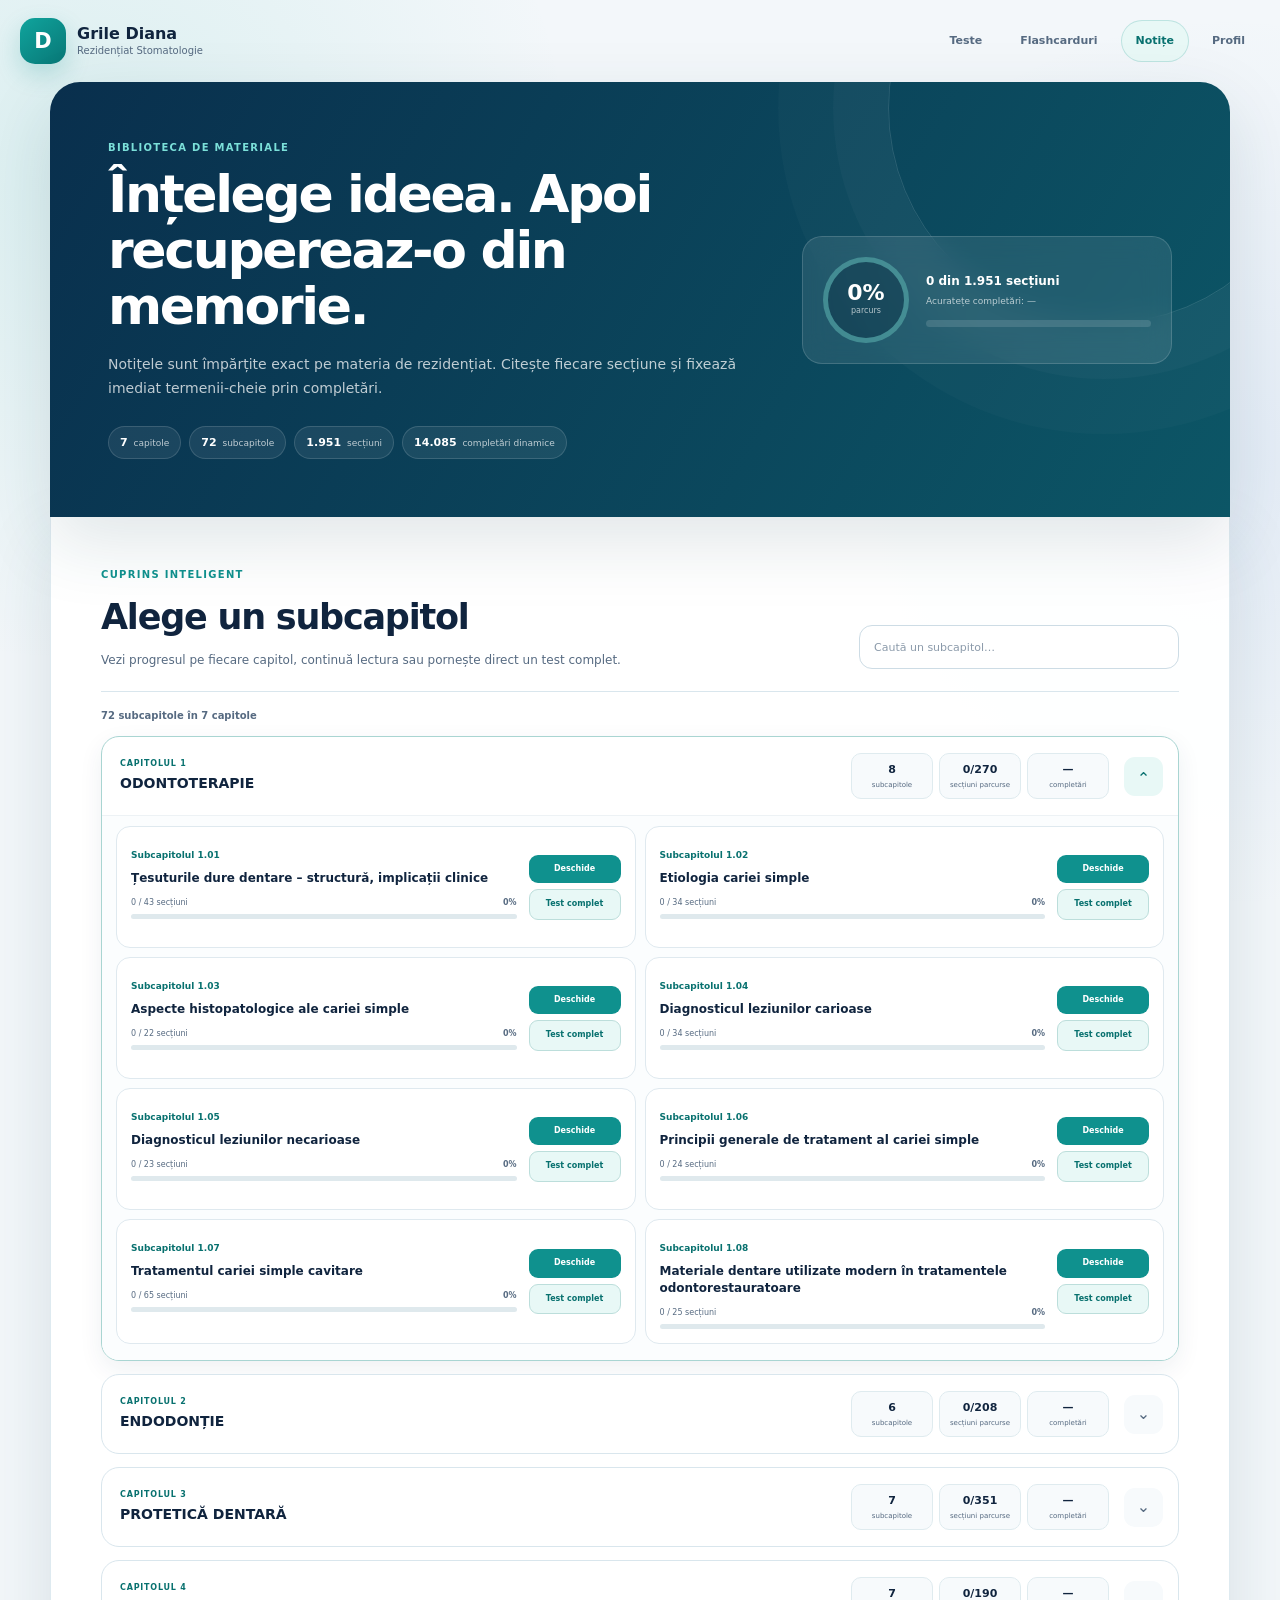
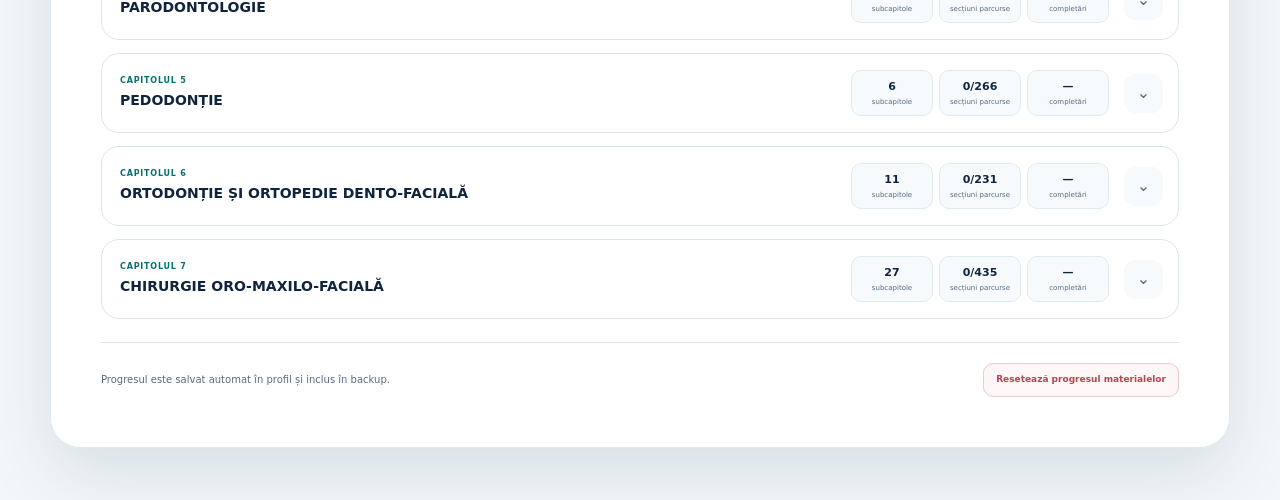
==== materiale.html @ 26b97052 "Polish safe areas and compact mobile navigation Respect iPhone display cutouts and use a two-column " ====
<!DOCTYPE html>
<html lang="ro">
<head>
  <meta charset="UTF-8" />
  <meta name="viewport" content="width=device-width, initial-scale=1.0, viewport-fit=cover" />
  <meta name="theme-color" content="#0b3a57" />
  <title>Materiale de studiu — Grile Diana</title>
  <link rel="icon" type="image/png" href="assets/grile-diana-icon.png" />
  <link rel="stylesheet" href="materiale.css" />
  <link rel="stylesheet" href="site-header.css" />
  <link rel="stylesheet" href="mobile.css" />
</head>
<body>
  <header class="app-header">
    <a class="brand" href="selectare.html" aria-label="Grile Diana — pagina principală">
      <span class="brand-mark" aria-hidden="true">D</span>
      <span class="brand-copy"><strong>Grile Diana</strong><small>Rezidențiat Stomatologie</small></span>
    </a>
    <nav class="header-links" aria-label="Navigare principală">
      <a href="selectare.html">Teste</a>
      <a href="flashcards.html">Flashcarduri</a>
      <a href="materiale.html" aria-current="page">Notițe</a>
      <a href="profil.html">Profil</a>
    </nav>
  </header>

  <main class="page-shell">
    <section class="hero" aria-labelledby="pageTitle">
      <div class="hero-copy">
        <span class="eyebrow">Biblioteca de materiale</span>
        <h1 id="pageTitle">Înțelege ideea. Apoi recupereaz-o din memorie.</h1>
        <p>Notițele sunt împărțite exact pe materia de rezidențiat. Citește fiecare secțiune și fixează imediat termenii-cheie prin completări.</p>
        <div class="hero-stats" aria-label="Conținut disponibil">
          <span><strong id="heroChapterCount">7</strong> capitole</span>
          <span><strong id="heroSubchapterCount">72</strong> subcapitole</span>
          <span><strong id="heroSectionCount">1.951</strong> secțiuni</span>
          <span><strong id="heroClozeCount">14.085</strong> completări dinamice</span>
        </div>
      </div>
      <aside class="hero-progress" aria-label="Progresul materialelor">
        <div class="progress-orb"><strong id="overallCoverage">0%</strong><span>parcurs</span></div>
        <div class="hero-progress-copy">
          <strong id="overallCompleted">0 din 1.951 secțiuni</strong>
          <span id="overallAccuracy">Acuratețe completări: —</span>
          <div class="progress-track" aria-hidden="true"><i id="overallProgressBar"></i></div>
        </div>
      </aside>
    </section>

    <section id="libraryView" class="view-panel" aria-labelledby="libraryTitle">
      <div class="section-heading">
        <div>
          <span class="eyebrow">Cuprins inteligent</span>
          <h2 id="libraryTitle">Alege un subcapitol</h2>
          <p>Vezi progresul pe fiecare capitol, continuă lectura sau pornește direct un test complet.</p>
        </div>
        <label class="search-field">
          <span class="sr-only">Caută în materiale</span>
          <input id="materialSearch" type="search" autocomplete="off" placeholder="Caută un subcapitol…" />
        </label>
      </div>
      <p id="libraryResultCount" class="result-count" aria-live="polite"></p>
      <div id="chapterList" class="chapter-list"></div>
      <div class="library-actions">
        <p>Progresul este salvat automat în profil și inclus în backup.</p>
        <button id="resetNotesProgress" type="button" class="danger-button">Resetează progresul materialelor</button>
      </div>
    </section>

    <section id="readerView" class="view-panel" hidden aria-labelledby="readerTitle">
      <div class="reader-toolbar">
        <button id="backToLibrary" type="button" class="back-button"><span aria-hidden="true">←</span> Toate materialele</button>
        <div class="reader-actions">
          <label class="search-field compact">
            <span class="sr-only">Caută în subcapitol</span>
            <input id="sectionSearch" type="search" autocomplete="off" placeholder="Caută în secțiuni…" />
          </label>
          <button id="startSubchapterTest" type="button" class="primary-button">Test complet pe subcapitol</button>
        </div>
      </div>

      <header class="reader-heading">
        <div>
          <span id="readerChapter" class="eyebrow">Capitol</span>
          <h1 id="readerTitle">Subcapitol</h1>
          <p id="readerSummary"></p>
        </div>
        <div class="reader-progress-card">
          <strong id="readerProgress">0%</strong>
          <span id="readerProgressText">0 secțiuni parcurse</span>
          <div class="progress-track"><i id="readerProgressBar"></i></div>
        </div>
      </header>

      <div class="reader-layout">
        <aside class="section-nav" aria-label="Secțiunile subcapitolului">
          <div class="section-nav-heading"><strong>În această lecție</strong><span id="visibleSectionCount"></span></div>
          <nav id="sectionNavigator"></nav>
        </aside>
        <div id="sectionList" class="section-list"></div>
      </div>
      <div id="sectionEmpty" class="empty-state" hidden>
        <strong>Nicio secțiune nu corespunde căutării.</strong>
        <p>Încearcă un termen mai scurt sau șterge filtrul.</p>
      </div>
    </section>

    <section id="testView" class="view-panel test-view" hidden aria-labelledby="testTitle">
      <div class="test-topbar">
        <button id="exitTest" type="button" class="back-button"><span aria-hidden="true">←</span> Ieși din test</button>
        <div class="test-progress-copy"><strong id="testProgressLabel">1 din 1</strong><span id="testScoreLabel">0 corecte</span></div>
      </div>
      <div class="progress-track test-track"><i id="testProgressBar"></i></div>

      <article class="cloze-card">
        <div class="cloze-meta">
          <span id="testSubchapter">Subcapitol</span>
          <span id="testPages" class="page-pill"></span>
        </div>
        <span class="eyebrow">Completează spațiile</span>
        <h1 id="testTitle">Secțiune</h1>
        <form id="clozeForm" class="cloze-form" novalidate>
          <div id="clozePrompt" class="note-content recall-content"></div>
          <fieldset id="wordBankPanel" class="word-bank-panel">
            <legend>Selectează termenii potriviți</legend>
            <div id="wordBank" class="word-bank"></div>
            <p>Apasă mai întâi pe un spațiu, apoi pe termenul ales. Poți și să scrii direct.</p>
          </fieldset>
          <button id="checkAnswer" type="submit" class="primary-button verify-button" disabled>Verifică toate răspunsurile</button>
          <p id="clozeWarning" class="form-message" role="alert" hidden></p>
        </form>
        <div id="clozeFeedback" class="cloze-feedback" hidden aria-live="polite">
          <strong id="feedbackTitle"></strong>
          <p id="feedbackAnswer"></p>
          <div id="feedbackSentence" class="feedback-sentence feedback-answer-list"></div>
        </div>
        <button id="nextCloze" type="button" class="next-button" hidden>Următoarea secțiune <span aria-hidden="true">→</span></button>
      </article>
      <aside class="test-tip"><strong>Active recall</strong><span>Scrie răspunsul înainte să verifici. Diacriticele și majusculele nu influențează corectarea.</span></aside>
    </section>

    <section id="resultView" class="view-panel result-view" hidden aria-labelledby="resultTitle">
      <span id="resultIcon" class="result-icon" aria-hidden="true">✓</span>
      <span class="eyebrow">Test de completare finalizat</span>
      <h1 id="resultTitle">Rezultatul tău</h1>
      <p id="resultSummary"></p>
      <div class="result-metrics">
        <div><span>Corecte</span><strong id="resultCorrect">0 / 0</strong></div>
        <div><span>Procentaj</span><strong id="resultPercentage">0%</strong></div>
        <div><span>Secțiuni testate</span><strong id="resultSections">0</strong></div>
      </div>
      <div class="result-actions">
        <button id="repeatWrong" type="button" class="primary-button">Repetă completările greșite</button>
        <button id="returnToReader" type="button" class="outline-button">Înapoi la material</button>
        <button id="returnToLibrary" type="button" class="outline-button">Toate subcapitolele</button>
      </div>
    </section>

    <section id="errorView" class="view-panel empty-state" hidden>
      <strong>Materialele nu au putut fi încărcate.</strong>
      <p id="errorMessage"></p>
      <a href="selectare.html">Înapoi la teste</a>
    </section>
  </main>

  <div id="toast" class="toast" role="status" aria-live="polite" hidden></div>

  <script src="data/question-bank.js"></script>
  <script src="data/flashcard-bank.js"></script>
  <script src="data/notes-bank.js"></script>
  <script src="file-store.js"></script>
  <script src="app-core.js"></script>
  <script src="materiale.js"></script>
</body>
</html>
---- materiale.css ----
:root {
  --ink: #10243e;
  --ink-soft: #566a81;
  --navy: #0b3a57;
  --teal: #0f918e;
  --teal-dark: #08716f;
  --teal-pale: #e8f8f6;
  --blue-pale: #eef4ff;
  --green: #237d58;
  --green-pale: #edf9f2;
  --red: #b84450;
  --red-pale: #fff0f2;
  --amber: #ae7019;
  --surface: #fff;
  --surface-soft: #f7fafc;
  --line: #d9e6ed;
  --page: #f3f7fa;
  --shadow-sm: 0 8px 24px rgba(29, 57, 82, 0.07);
  --shadow-lg: 0 25px 70px rgba(22, 58, 79, 0.13);
}

* { box-sizing: border-box; margin: 0; padding: 0; }
html { scroll-behavior: smooth; }
body {
  min-height: 100vh;
  overflow-x: hidden;
  background:
    radial-gradient(circle at 6% 8%, rgba(70, 190, 179, 0.14), transparent 31rem),
    radial-gradient(circle at 96% 22%, rgba(99, 145, 213, 0.11), transparent 28rem),
    var(--page);
  color: var(--ink);
  font-family: "Poppins", system-ui, -apple-system, BlinkMacSystemFont, "Segoe UI", sans-serif;
  line-height: 1.55;
}
button, input { font: inherit; }
button, label { -webkit-tap-highlight-color: transparent; }
button:focus-visible, input:focus-visible, a:focus-visible { outline: 3px solid rgba(15, 145, 142, 0.25); outline-offset: 3px; }
[hidden] { display: none !important; }
.sr-only { position: absolute; width: 1px; height: 1px; padding: 0; margin: -1px; overflow: hidden; clip: rect(0, 0, 0, 0); white-space: nowrap; border: 0; }

.app-header {
  display: flex;
  width: min(1180px, calc(100% - 32px));
  min-height: 82px;
  align-items: center;
  justify-content: space-between;
  gap: 24px;
  margin: 0 auto;
}
.brand { display: flex; align-items: center; gap: 11px; color: var(--ink); text-decoration: none; }
.brand-mark { display: grid; width: 46px; height: 46px; place-items: center; border-radius: 15px; background: linear-gradient(140deg, #10a49d, #087776); box-shadow: 0 10px 24px rgba(15, 145, 142, .22); color: #fff; font-size: 21px; font-weight: 800; }
.brand-copy { display: flex; flex-direction: column; }
.brand-copy strong { font-size: 16px; line-height: 1.2; }
.brand-copy small { color: var(--ink-soft); font-size: 10px; }
.header-links { display: flex; align-items: center; gap: 8px; }
.header-links a { padding: 9px 12px; border-radius: 11px; color: var(--ink-soft); font-size: 10px; font-weight: 700; text-decoration: none; }
.header-links a:hover { background: var(--teal-pale); color: var(--teal-dark); }

.page-shell { width: min(1180px, calc(100% - 32px)); margin: 0 auto 52px; }
.hero {
  position: relative;
  display: grid;
  overflow: hidden;
  grid-template-columns: minmax(0, 1fr) minmax(280px, 370px);
  align-items: center;
  gap: 46px;
  padding: clamp(30px, 5vw, 58px);
  border-radius: 30px 30px 0 0;
  background: linear-gradient(120deg, #092f4d, #0c5666);
  box-shadow: var(--shadow-lg);
  color: #fff;
}
.hero::after { content: ""; position: absolute; right: -90px; top: -190px; width: 430px; height: 430px; border: 1px solid rgba(255,255,255,.13); border-radius: 50%; box-shadow: 0 0 0 55px rgba(255,255,255,.025), 0 0 0 110px rgba(255,255,255,.018); pointer-events: none; }
.hero-copy, .hero-progress { position: relative; z-index: 1; }
.eyebrow { display: block; color: var(--teal); font-size: 10px; font-weight: 800; letter-spacing: .13em; text-transform: uppercase; }
.hero .eyebrow { color: #7be0d9; }
.hero h1 { max-width: 690px; margin-top: 10px; font-size: clamp(31px, 4.6vw, 52px); line-height: 1.08; letter-spacing: -.045em; }
.hero-copy > p { max-width: 700px; margin-top: 18px; color: rgba(255,255,255,.74); font-size: 14px; line-height: 1.75; }
.hero-stats { display: flex; flex-wrap: wrap; gap: 8px; margin-top: 25px; }
.hero-stats span { padding: 7px 11px; border: 1px solid rgba(255,255,255,.14); border-radius: 999px; background: rgba(255,255,255,.07); color: rgba(255,255,255,.72); font-size: 9px; }
.hero-stats strong { margin-right: 3px; color: #fff; font-size: 11px; }
.hero-progress { display: grid; grid-template-columns: auto minmax(0,1fr); align-items: center; gap: 17px; padding: 20px; border: 1px solid rgba(255,255,255,.15); border-radius: 20px; background: rgba(255,255,255,.09); backdrop-filter: blur(14px); }
.progress-orb { display: grid; width: 86px; height: 86px; place-content: center; border: 5px solid rgba(120,224,216,.45); border-radius: 50%; background: rgba(4,39,59,.35); text-align: center; }
.progress-orb strong { font-size: 22px; line-height: 1.1; }
.progress-orb span { color: rgba(255,255,255,.68); font-size: 8px; }
.hero-progress-copy { display: flex; min-width: 0; flex-direction: column; }
.hero-progress-copy > strong { font-size: 12px; }
.hero-progress-copy > span { margin-top: 4px; color: rgba(255,255,255,.68); font-size: 9px; }
.progress-track { overflow: hidden; width: 100%; height: 7px; margin-top: 11px; border-radius: 99px; background: #dfe9ed; }
.progress-track i { display: block; width: 0; height: 100%; border-radius: inherit; background: linear-gradient(90deg, #12a29d, #5fcfc5); transition: width .25s ease; }
.hero-progress .progress-track { background: rgba(255,255,255,.13); }

.view-panel { padding: clamp(24px, 4.5vw, 50px); border: 1px solid rgba(216,230,237,.85); border-top: 0; border-radius: 0 0 30px 30px; background: rgba(255,255,255,.94); box-shadow: var(--shadow-lg); }
.section-heading { display: flex; align-items: flex-end; justify-content: space-between; gap: 25px; padding-bottom: 22px; border-bottom: 1px solid var(--line); }
.section-heading h2 { margin-top: 7px; font-size: clamp(25px, 3vw, 35px); letter-spacing: -.035em; }
.section-heading p { max-width: 650px; margin-top: 7px; color: var(--ink-soft); font-size: 12px; }
.search-field { display: block; width: min(320px, 100%); }
.search-field input { width: 100%; min-height: 44px; padding: 10px 14px; border: 1px solid #cddce5; border-radius: 13px; background: #fff; color: var(--ink); font-size: 11px; }
.search-field input::placeholder { color: #8b9aaa; }
.search-field.compact { width: min(260px, 100%); }
.result-count { min-height: 18px; margin: 16px 0 10px; color: var(--ink-soft); font-size: 10px; font-weight: 600; }
.chapter-list { display: grid; gap: 13px; }
.chapter-card { overflow: hidden; border: 1px solid var(--line); border-radius: 18px; background: #fff; transition: border-color .2s, box-shadow .2s; }
.chapter-card.is-open { border-color: #a9d5d2; box-shadow: var(--shadow-sm); }
.chapter-header { display: grid; min-height: 78px; grid-template-columns: minmax(0,1fr) auto auto; align-items: center; gap: 15px; padding: 13px 15px 13px 18px; }
.chapter-title { min-width: 0; }
.chapter-title small { display: block; color: var(--teal-dark); font-size: 8px; font-weight: 800; letter-spacing: .1em; text-transform: uppercase; }
.chapter-title strong { display: block; margin-top: 3px; font-size: 14px; }
.chapter-summary { display: flex; gap: 6px; }
.metric-pill { min-width: 82px; padding: 7px 9px; border: 1px solid #dfebef; border-radius: 10px; background: var(--surface-soft); text-align: center; }
.metric-pill strong, .metric-pill small { display: block; }
.metric-pill strong { font-size: 11px; }
.metric-pill small { margin-top: 2px; color: var(--ink-soft); font-size: 7px; }
.chapter-toggle, .section-toggle { display: grid; width: 39px; height: 39px; place-items: center; border: 0; border-radius: 11px; background: var(--surface-soft); color: var(--ink-soft); cursor: pointer; transition: transform .2s, background .2s; }
.chapter-card.is-open .chapter-toggle { transform: rotate(180deg); background: var(--teal-pale); color: var(--teal-dark); }
.subchapter-grid { display: grid; grid-template-columns: repeat(2,minmax(0,1fr)); gap: 9px; padding: 10px 14px 16px; border-top: 1px solid #edf2f5; background: #fbfdfe; }
.subchapter-card { display: grid; min-height: 122px; grid-template-columns: minmax(0,1fr) auto; gap: 12px; padding: 14px; border: 1px solid #dfe9ef; border-radius: 14px; background: #fff; }
.subchapter-card:hover { border-color: #add7d3; transform: translateY(-1px); }
.subchapter-copy { min-width: 0; }
.subchapter-code { color: var(--teal-dark); font-size: 9px; font-weight: 800; }
.subchapter-copy h3 { margin-top: 4px; font-size: 12px; line-height: 1.4; }
.subchapter-progress { margin-top: 10px; }
.subchapter-progress span { display: flex; justify-content: space-between; color: var(--ink-soft); font-size: 8px; }
.subchapter-progress .progress-track { height: 5px; margin-top: 5px; }
.subchapter-actions { display: flex; flex-direction: column; justify-content: center; gap: 6px; }
.open-material, .quick-test { min-width: 92px; padding: 8px 9px; border-radius: 9px; cursor: pointer; font-size: 8px; font-weight: 800; }
.open-material { border: 0; background: var(--teal); color: #fff; }
.quick-test { border: 1px solid #bcdedb; background: var(--teal-pale); color: var(--teal-dark); }
.library-actions { display: flex; align-items: center; justify-content: space-between; gap: 20px; margin-top: 23px; padding-top: 20px; border-top: 1px solid var(--line); }
.library-actions p { color: var(--ink-soft); font-size: 10px; }
.danger-button { padding: 9px 12px; border: 1px solid #edc8cc; border-radius: 10px; background: #fff6f7; color: var(--red); cursor: pointer; font-size: 9px; font-weight: 800; }

.reader-toolbar { display: flex; align-items: center; justify-content: space-between; gap: 18px; padding-bottom: 18px; border-bottom: 1px solid var(--line); }
.back-button { border: 0; background: transparent; color: var(--ink-soft); cursor: pointer; font-size: 10px; font-weight: 700; }
.back-button:hover { color: var(--teal-dark); }
.reader-actions { display: flex; align-items: center; gap: 9px; }
.primary-button, .outline-button, .next-button { min-height: 42px; padding: 10px 15px; border-radius: 11px; cursor: pointer; font-size: 9px; font-weight: 800; }
.primary-button { border: 0; background: linear-gradient(135deg, #11a09b, #087775); box-shadow: 0 9px 20px rgba(15,145,142,.16); color: #fff; }
.outline-button { border: 1px solid #cbdde5; background: #fff; color: var(--ink); }
.reader-heading { display: grid; grid-template-columns: minmax(0,1fr) 230px; gap: 30px; align-items: end; padding: 28px 0; }
.reader-heading h1 { margin-top: 6px; font-size: clamp(25px,3.6vw,39px); line-height: 1.2; letter-spacing: -.035em; }
.reader-heading p { margin-top: 8px; color: var(--ink-soft); font-size: 11px; }
.reader-progress-card { padding: 14px; border: 1px solid #cde5e3; border-radius: 15px; background: var(--teal-pale); }
.reader-progress-card > strong { display: block; color: var(--teal-dark); font-size: 20px; }
.reader-progress-card > span { display: block; margin-top: 2px; color: #587572; font-size: 8px; }
.reader-progress-card .progress-track { height: 6px; margin-top: 8px; background: #cfe9e6; }
.reader-layout { display: grid; grid-template-columns: 245px minmax(0,1fr); align-items: start; gap: 18px; }
.section-nav { position: sticky; top: 16px; overflow: hidden; max-height: calc(100vh - 32px); border: 1px solid var(--line); border-radius: 15px; background: var(--surface-soft); }
.section-nav-heading { display: flex; align-items: center; justify-content: space-between; gap: 8px; padding: 13px; border-bottom: 1px solid var(--line); }
.section-nav-heading strong { font-size: 10px; }
.section-nav-heading span { color: var(--ink-soft); font-size: 8px; }
.section-nav nav { overflow-y: auto; max-height: calc(100vh - 92px); padding: 6px; }
.section-nav button { display: grid; width: 100%; grid-template-columns: 24px minmax(0,1fr); gap: 7px; padding: 8px; border: 0; border-radius: 8px; background: transparent; color: var(--ink-soft); cursor: pointer; text-align: left; font-size: 8px; line-height: 1.35; }
.section-nav button:hover { background: #fff; color: var(--ink); }
.section-nav button i { display: grid; width: 20px; height: 20px; place-items: center; border: 1px solid #cfdee5; border-radius: 6px; background: #fff; font-size: 7px; font-style: normal; }
.section-nav button.is-complete i { border-color: #98d1b7; background: var(--green-pale); color: var(--green); }
.section-list { display: grid; gap: 11px; }
.note-section { overflow: hidden; scroll-margin-top: 15px; border: 1px solid var(--line); border-radius: 16px; background: #fff; }
.note-section.is-complete { border-color: #aedac3; }
.note-section.is-open { box-shadow: var(--shadow-sm); }
.note-section-header { display: grid; width: 100%; min-height: 72px; grid-template-columns: auto minmax(0,1fr) auto auto; align-items: center; gap: 12px; padding: 12px 14px; border: 0; background: #fff; color: var(--ink); cursor: pointer; text-align: left; }
.section-index { display: grid; width: 30px; height: 30px; place-items: center; border-radius: 9px; background: var(--blue-pale); color: #4d6f99; font-size: 8px; font-weight: 800; }
.note-section.is-complete .section-index { background: var(--green-pale); color: var(--green); }
.section-title { min-width: 0; }
.section-title strong { display: block; font-size: 11px; line-height: 1.4; }
.section-title small { display: block; margin-top: 3px; color: var(--ink-soft); font-size: 8px; }
.section-status { padding: 5px 8px; border-radius: 99px; background: var(--surface-soft); color: var(--ink-soft); font-size: 7px; font-weight: 700; }
.note-section.is-complete .section-status { background: var(--green-pale); color: var(--green); }
.note-section.is-open .section-toggle { transform: rotate(180deg); }
.note-section-body { padding: 4px 18px 18px 56px; border-top: 1px solid #edf2f5; }
.note-content { padding: 15px 0; color: #2e4258; font-size: 11px; line-height: 1.75; }
.note-content ul, .note-content ol { display: grid; gap: 7px; padding-left: 20px; }
.note-content ul ul, .note-content ol ol, .note-content ul ol, .note-content ol ul { margin-top: 6px; }
.note-content p + p { margin-top: 8px; }
.note-content .highlight-orange { color: #a65a08; }
.note-content .highlight-yellow { padding: 0 3px; border-radius: 3px; background: #fff1a8; color: #5c4800; }
.note-content .highlight-green { padding: 0 3px; border-radius: 3px; background: #d8f3df; color: #246d43; }
.note-content .highlight-blue { padding: 0 3px; border-radius: 3px; background: #dcecff; color: #315f96; }
.note-content .highlight-red, .note-content .highlight-pink { padding: 0 3px; border-radius: 3px; background: #ffe0e4; color: #983c47; }
.note-content .highlight-purple { padding: 0 3px; border-radius: 3px; background: #eee3ff; color: #684395; }
.source-warning { padding: 12px; border: 1px solid #f0d9aa; border-radius: 10px; background: #fff9e9; color: #805c20; font-size: 9px; }
.section-actions { display: flex; flex-wrap: wrap; align-items: center; gap: 8px; padding-top: 13px; border-top: 1px solid var(--line); }
.complete-section { min-height: 39px; padding: 9px 12px; border: 1px solid #cbdde5; border-radius: 10px; background: #fff; color: var(--ink); cursor: pointer; font-size: 8px; font-weight: 800; }
.complete-section.is-complete { border-color: #a9d7be; background: var(--green-pale); color: var(--green); }
.section-actions small { margin-left: auto; color: var(--ink-soft); font-size: 8px; }
.empty-state { padding: 40px 22px; border: 1px dashed #cbdce5; border-radius: 16px; background: var(--surface-soft); text-align: center; }
.empty-state strong { font-size: 15px; }
.empty-state p { margin-top: 5px; color: var(--ink-soft); font-size: 10px; }
.empty-state a { display: inline-block; margin-top: 12px; color: var(--teal-dark); font-size: 10px; font-weight: 800; }

.test-view { min-height: 650px; }
.test-topbar { display: flex; align-items: center; justify-content: space-between; gap: 20px; }
.test-progress-copy { display: flex; flex-direction: column; align-items: flex-end; }
.test-progress-copy strong { font-size: 12px; }
.test-progress-copy span { color: var(--ink-soft); font-size: 8px; }
.test-track { height: 6px; margin: 15px 0 28px; }
.cloze-card { width: min(980px,100%); margin: 0 auto; padding: clamp(22px,4vw,40px); border: 1px solid var(--line); border-radius: 22px; background: #fff; box-shadow: var(--shadow-sm); }
.cloze-meta { display: flex; flex-wrap: wrap; align-items: center; gap: 6px; margin-bottom: 20px; color: var(--ink-soft); font-size: 8px; }
.cloze-meta strong { color: var(--teal-dark); }
.page-pill { margin-left: auto; padding: 5px 8px; border-radius: 99px; background: var(--blue-pale); color: #4c6d98; font-weight: 700; }
.cloze-card > h1 { margin-top: 8px; font-size: clamp(21px,3.2vw,31px); line-height: 1.3; letter-spacing: -.025em; }
.cloze-form { display: block; margin-top: 22px; }
.recall-content { padding: 20px 21px; border: 1px solid #d9e5eb; border-radius: 16px; background: #fbfdfe; font-size: 12px; line-height: 2.05; }
.recall-content ul, .recall-content ol { gap: 11px; }
.recall-content li::marker { color: #8294a5; }
.recall-blank { display: inline-block; width: clamp(84px, calc(var(--blank-size, 12) * .68em), 235px); min-height: 36px; margin: 2px 4px; padding: 5px 9px; border: 1.5px solid #8bbebb; border-radius: 8px; background: #fff; color: var(--ink); font-size: 11px; font-weight: 700; line-height: 1.3; vertical-align: middle; transition: border-color .16s, box-shadow .16s, background .16s; }
.recall-blank.is-active { border-color: var(--teal); box-shadow: 0 0 0 3px rgba(15,145,142,.13); }
.recall-blank.is-correct { border-color: #5daf82; background: var(--green-pale); color: var(--green); }
.recall-blank.is-wrong { border-color: #d96874; background: var(--red-pale); color: var(--red); text-decoration-color: rgba(184,68,80,.4); }
.recall-blank:disabled { opacity: 1; -webkit-text-fill-color: currentColor; }
.recall-fallback-row { margin-top: 10px; }
.word-bank-panel { margin-top: 25px; padding: 15px; border: 1px solid #cfdae1; border-radius: 15px; background: #fff; }
.word-bank-panel legend { padding: 0 7px; color: var(--ink-soft); font-size: 9px; font-weight: 700; }
.word-bank-panel > p { margin-top: 9px; color: var(--ink-soft); font-size: 8px; }
.word-bank { display: flex; flex-wrap: wrap; gap: 7px; }
.term-chip { display: inline-flex; min-height: 35px; align-items: center; gap: 7px; padding: 5px 10px 5px 6px; border: 1px solid #c9d8e0; border-radius: 10px; background: #fff; color: var(--ink); cursor: pointer; font-size: 9px; transition: border-color .16s, background .16s, opacity .16s, transform .16s; }
.term-chip:hover { border-color: #8fc8c4; background: var(--teal-pale); transform: translateY(-1px); }
.term-chip.is-used { border-color: #c9ddd9; background: #f1f7f6; color: #73847f; opacity: .58; }
.term-chip:disabled { cursor: default; transform: none; }
.term-shortcut { display: grid; min-width: 21px; height: 21px; place-items: center; border-radius: 6px; background: #e9eef1; color: #536576; font-size: 8px; font-weight: 800; }
.term-value { font-weight: 650; }
.verify-button { display: block; min-width: 235px; margin: 22px 0 0 auto; }
.verify-button:disabled { cursor: not-allowed; box-shadow: none; filter: grayscale(.25); opacity: .45; }
.form-message { margin-top: 10px; padding: 8px 10px; border-radius: 9px; background: var(--red-pale); color: var(--red); font-size: 9px; }
.cloze-feedback { margin-top: 18px; padding: 15px; border: 1px solid #b9dfca; border-radius: 13px; background: var(--green-pale); }
.cloze-feedback.is-wrong { border-color: #efc3c8; background: var(--red-pale); }
.cloze-feedback > strong { color: var(--green); font-size: 13px; }
.cloze-feedback.is-wrong > strong { color: var(--red); }
.cloze-feedback > p { margin-top: 4px; color: var(--ink); font-size: 11px; }
.feedback-sentence { margin-top: 10px; padding-top: 10px; border-top: 1px solid rgba(40,80,70,.12); color: var(--ink-soft); font-size: 10px; }
.feedback-answer-list { display: grid; gap: 6px; }
.feedback-answer-row { display: grid; grid-template-columns: minmax(95px,auto) minmax(0,1fr); gap: 10px; padding: 8px 10px; border-radius: 9px; background: rgba(255,255,255,.62); text-align: left; }
.feedback-answer-row strong { color: var(--green); }
.feedback-answer-row.is-wrong strong, .feedback-answer-row.is-wrong span { color: var(--red); }
.next-button { display: block; margin: 14px 0 0 auto; border: 0; background: var(--ink); color: #fff; }
.test-tip { display: flex; width: min(980px,100%); align-items: center; gap: 10px; margin: 14px auto 0; padding: 12px 15px; border: 1px solid #d6e5eb; border-radius: 12px; background: var(--surface-soft); }
.test-tip strong { color: var(--teal-dark); font-size: 9px; }
.test-tip span { color: var(--ink-soft); font-size: 8px; }

.result-view { min-height: 620px; text-align: center; }
.result-icon { display: grid; width: 72px; height: 72px; place-items: center; margin: 35px auto 20px; border-radius: 50%; background: var(--green-pale); color: var(--green); font-size: 30px; font-weight: 800; }
.result-view > .eyebrow { color: var(--teal-dark); }
.result-view h1 { margin-top: 7px; font-size: clamp(28px,4vw,43px); }
.result-view > p { max-width: 650px; margin: 10px auto 0; color: var(--ink-soft); font-size: 12px; }
.result-metrics { display: grid; width: min(720px,100%); grid-template-columns: repeat(3,1fr); gap: 10px; margin: 28px auto; }
.result-metrics div { padding: 17px; border: 1px solid var(--line); border-radius: 14px; background: var(--surface-soft); }
.result-metrics span, .result-metrics strong { display: block; }
.result-metrics span { color: var(--ink-soft); font-size: 8px; }
.result-metrics strong { margin-top: 4px; font-size: 20px; }
.result-actions { display: flex; flex-wrap: wrap; justify-content: center; gap: 8px; }
.toast { position: fixed; z-index: 20; right: 22px; bottom: 22px; max-width: min(360px,calc(100% - 32px)); padding: 12px 15px; border-radius: 12px; background: #10243e; box-shadow: var(--shadow-lg); color: #fff; font-size: 10px; }

@media (max-width: 900px) {
  .hero { grid-template-columns: 1fr; gap: 28px; }
  .hero-progress { max-width: 520px; }
  .chapter-header { grid-template-columns: minmax(0,1fr) auto; }
  .chapter-summary { grid-column: 1 / -1; grid-row: 2; }
  .metric-pill { flex: 1; }
  .reader-heading { grid-template-columns: 1fr; }
  .reader-progress-card { width: min(320px,100%); }
  .reader-layout { grid-template-columns: 1fr; }
  .section-nav { position: static; max-height: none; }
  .section-nav nav { display: flex; overflow-x: auto; max-height: none; gap: 4px; }
  .section-nav button { min-width: 180px; }
}

@media (max-width: 680px) {
  .app-header, .page-shell { width: calc(100% - 20px); }
  .app-header { min-height: 72px; }
  .brand-copy small { display: none; }
  .header-links { gap: 2px; }
  .header-links a { padding: 8px 6px; font-size: 8px; }
  .hero { padding: 27px 18px; border-radius: 22px 22px 0 0; }
  .hero h1 { font-size: 31px; }
  .hero-progress { grid-template-columns: auto minmax(0,1fr); padding: 15px; }
  .progress-orb { width: 70px; height: 70px; }
  .view-panel { padding: 22px 17px; border-radius: 0 0 22px 22px; }
  .section-heading, .reader-toolbar { align-items: stretch; flex-direction: column; }
  .reader-actions { align-items: stretch; flex-direction: column; }
  .search-field, .search-field.compact { width: 100%; }
  .subchapter-grid { grid-template-columns: 1fr; padding: 8px; }
  .subchapter-card { min-height: 0; grid-template-columns: 1fr; }
  .subchapter-actions { flex-direction: row; }
  .open-material, .quick-test { flex: 1; }
  .library-actions { align-items: stretch; flex-direction: column; }
  .chapter-summary { width: 100%; }
  .note-section-header { grid-template-columns: auto minmax(0,1fr) auto; }
  .section-status { display: none; }
  .note-section-body { padding: 4px 13px 15px; }
  .section-actions { align-items: stretch; flex-direction: column; }
  .section-actions small { margin-left: 0; }
  .cloze-card { padding: 21px 16px; border-radius: 17px; }
  .recall-content { padding: 15px 12px; font-size: 10px; line-height: 2.2; }
  .recall-content ul, .recall-content ol { padding-left: 17px; }
  .recall-blank { min-height: 34px; font-size: 9px; }
  .word-bank-panel { padding: 12px; }
  .term-chip { font-size: 8px; }
  .verify-button { width: 100%; min-width: 0; }
  .feedback-answer-row { grid-template-columns: 1fr; gap: 2px; }
  .result-metrics { grid-template-columns: 1fr; }
  .result-actions { flex-direction: column; }
  .result-actions button { width: 100%; }
}

@media (max-width: 410px) {
  .brand-mark { width: 40px; height: 40px; }
  .brand-copy strong { font-size: 13px; }
  .hero-progress { grid-template-columns: 1fr; }
  .progress-orb { margin: 0 auto; }
  .hero-progress-copy { text-align: center; }
  .chapter-summary { display: grid; grid-template-columns: repeat(3,1fr); }
  .metric-pill { min-width: 0; padding-inline: 4px; }
  .word-bank { gap: 5px; }
}

@media (prefers-reduced-motion: reduce) {
  html { scroll-behavior: auto; }
  *, *::before, *::after { scroll-behavior: auto !important; transition-duration: .01ms !important; animation-duration: .01ms !important; }
}
---- site-header.css ----
.app-header {
  display: flex;
  width: min(1240px, calc(100% - 32px));
  min-height: 82px;
  align-items: center;
  justify-content: space-between;
  gap: 20px;
  margin-inline: auto;
}

.header-links {
  display: flex;
  min-width: 0;
  align-items: center;
  justify-content: flex-end;
  gap: 8px;
}

.header-links a {
  display: inline-flex;
  min-height: 42px;
  min-width: 0;
  align-items: center;
  justify-content: center;
  padding: 9px 14px;
  border: 1px solid transparent;
  border-radius: 999px;
  color: var(--ink-soft);
  font-size: 11px;
  font-weight: 700;
  line-height: 1.3;
  text-align: center;
  text-decoration: none;
  transition: border-color 0.18s ease, background-color 0.18s ease, color 0.18s ease;
}

.header-links a[aria-current="page"] {
  border-color: rgba(15, 145, 142, 0.2);
  background: var(--teal-pale);
  color: var(--teal-dark);
}

.header-links a:hover,
.header-links a:focus-visible {
  border-color: rgba(15, 145, 142, 0.32);
  background: var(--teal-pale);
  color: var(--teal-dark);
}

@media (max-width: 900px) {
  .app-header {
    flex-wrap: wrap;
    gap: 8px 14px;
    padding-block: 10px;
  }

  .header-links {
    width: 100%;
    justify-content: flex-start;
  }
}

@media (max-width: 680px) {
  .app-header {
    width: calc(100% - 20px);
    min-height: 0;
    gap: 9px;
    padding-block: 10px;
  }

  .header-links {
    display: grid;
    width: 100%;
    grid-template-columns: repeat(4, minmax(0, 1fr));
    gap: 5px;
  }

  .header-links a {
    min-height: 44px;
    padding: 7px 4px;
    font-size: clamp(10px, 2.8vw, 12px);
    overflow-wrap: anywhere;
  }
}

@media (max-width: 360px) {
  .header-links {
    grid-template-columns: repeat(2, minmax(0, 1fr));
  }

  .header-links a {
    font-size: 12px;
  }
}

@media (prefers-reduced-motion: reduce) {
  .header-links a {
    transition-duration: 0.01ms;
  }
}
---- mobile.css ----
* {
  -webkit-tap-highlight-color: transparent;
}

html {
  -webkit-text-size-adjust: 100%;
  scroll-padding-top: 16px;
}

body {
  overflow-x: clip;
}

button,
a,
input,
select,
textarea {
  touch-action: manipulation;
}

@media (max-width: 680px) {
  body {
    padding-right: env(safe-area-inset-right);
    padding-left: env(safe-area-inset-left);
    padding-bottom: env(safe-area-inset-bottom);
  }

  .app-header,
  .quiz-header {
    min-height: 0;
    align-items: center;
    flex-wrap: wrap;
    gap: 8px 12px;
    padding-block: 10px;
  }

  .header-links,
  .header-actions,
  .quiz-header-actions {
    min-width: 0;
    flex-wrap: wrap;
    gap: 4px;
  }

  .header-status,
  .header-links a,
  .header-actions a,
  .header-link,
  .profile-header-link,
  .exit-link {
    min-height: 44px;
    align-items: center;
    justify-content: center;
    padding: 9px 10px;
    font-size: 11px;
    line-height: 1.3;
  }

  button,
  select {
    min-height: 44px;
  }

  input,
  select,
  textarea {
    min-height: 44px;
    font-size: 16px !important;
  }

  .brand {
    min-width: 0;
  }

  .brand-copy {
    min-width: 0;
  }

  .brand-copy strong,
  h1,
  h2,
  h3,
  p,
  label,
  button,
  a {
    overflow-wrap: anywhere;
  }

  .page-shell,
  .quiz-shell,
  .flash-shell {
    padding-bottom: max(28px, env(safe-area-inset-bottom));
  }

  .hero h1,
  .hero-panel h1,
  .library-hero h1,
  .question-card h1 {
    font-size: clamp(21px, 6vw, 31px);
    line-height: 1.2;
  }

  .question-card {
    padding: 22px 16px;
  }

  .question-card h1,
  .option-text {
    font-size: 16px;
  }

  .answer-option {
    min-height: 58px;
    padding: 12px;
  }

  .chapter-toggle,
  .section-toggle,
  .collection-toggle,
  .chapter-option,
  .subchapter-option {
    min-height: 44px;
  }

  .input-group input,
  .count-field input,
  .search-field input {
    min-height: 48px;
    font-size: 16px;
  }

  .primary-button,
  .secondary-button,
  .primary-link,
  .secondary-link,
  .download-button,
  .next-button,
  .verify-button,
  .btn {
    min-height: 48px;
    justify-content: center;
    padding: 12px 16px;
    font-size: 13px;
    line-height: 1.35;
    white-space: normal;
  }

  .chapter-summary,
  .metric-grid,
  .hero-stats,
  .result-metrics {
    min-width: 0;
  }

  .chapter-header,
  .catalog-collection-header,
  .note-section-header,
  .review-item-meta {
    min-width: 0;
    overflow-wrap: anywhere;
  }

  .table-hint {
    font-size: 12px;
  }

  .history-table-shell,
  .question-table-shell,
  .section-nav nav,
  .word-bank-panel {
    -webkit-overflow-scrolling: touch;
    overscroll-behavior-inline: contain;
  }

  .section-nav nav {
    scroll-snap-type: x proximity;
  }

  .section-nav button {
    min-height: 48px;
    scroll-snap-align: start;
    font-size: 12px;
  }

  .recall-content {
    font-size: 15px;
    line-height: 1.8;
  }

  .confidence-buttons button {
    min-width: 0;
    min-height: 60px;
  }

  .confidence-buttons span {
    font-size: 9px;
  }

  .toast {
    right: max(12px, env(safe-area-inset-right));
    bottom: max(12px, env(safe-area-inset-bottom));
    left: max(12px, env(safe-area-inset-left));
    max-width: none;
    font-size: 13px;
  }
}

@media (max-width: 400px) {
  .app-header,
  .quiz-header {
    column-gap: 8px;
  }

  .header-links,
  .header-actions,
  .quiz-header-actions {
    gap: 2px;
  }

  .header-status,
  .header-links a,
  .header-actions a,
  .header-link,
  .profile-header-link,
  .exit-link {
    padding-inline: 8px;
    font-size: 10px;
  }

  .result-action-buttons {
    grid-template-columns: 1fr;
  }

  .result-action-buttons .primary-link {
    grid-column: auto;
  }
}

@media (hover: none) and (pointer: coarse) {
  .btn:hover,
  .chapter-option:hover,
  .subchapter-card:hover,
  .header-status:hover {
    transform: none;
  }
}

@media (prefers-reduced-motion: reduce) {
  html {
    scroll-behavior: auto;
  }

  *,
  *::before,
  *::after {
    scroll-behavior: auto !important;
    animation-duration: 0.01ms !important;
    transition-duration: 0.01ms !important;
  }
}
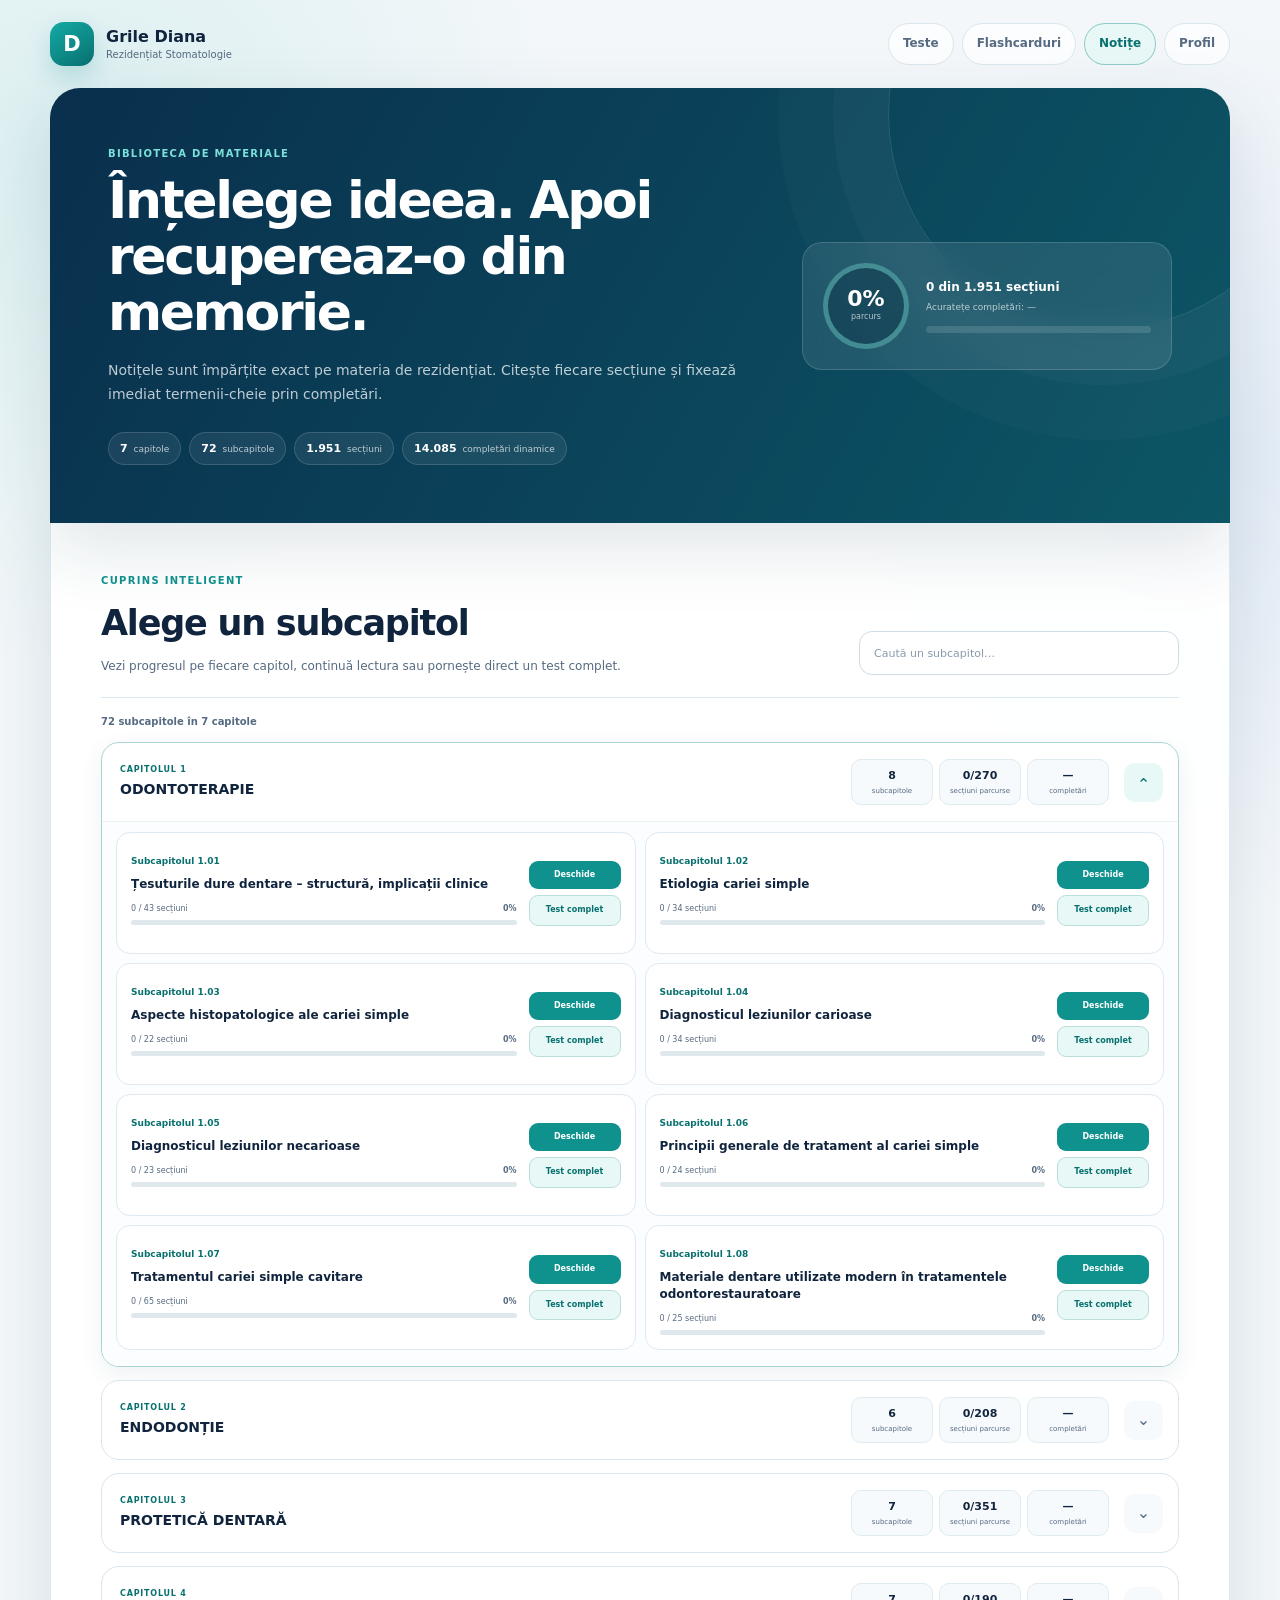
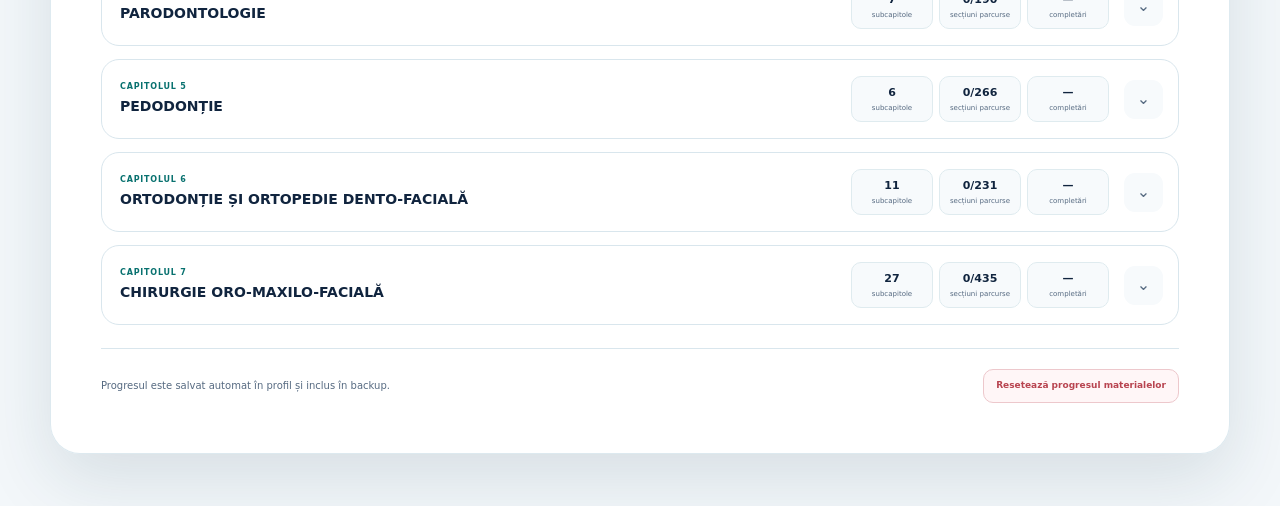
==== commit f5e8403c: "Apply identical shared branding and navigation everywhere Load canonical header styles after page st" ====
--- a/materiale.html
+++ b/materiale.html
@@ -7,8 +7,8 @@
   <title>Materiale de studiu — Grile Diana</title>
   <link rel="icon" type="image/png" href="assets/grile-diana-icon.png" />
   <link rel="stylesheet" href="materiale.css" />
-  <link rel="stylesheet" href="site-header.css" />
   <link rel="stylesheet" href="mobile.css" />
+  <link rel="stylesheet" href="site-header.css?v=3" />
 </head>
 <body>
   <header class="app-header">
--- a/site-header.css
+++ b/site-header.css
@@ -1,14 +1,57 @@
-.app-header {
+header.app-header {
   display: flex;
-  width: min(1240px, calc(100% - 32px));
-  min-height: 82px;
+  width: min(1180px, calc(100% - 32px));
+  min-height: 88px;
   align-items: center;
   justify-content: space-between;
   gap: 20px;
   margin-inline: auto;
 }
 
-.header-links {
+header.app-header .brand {
+  display: inline-flex;
+  min-width: 0;
+  flex: 0 0 auto;
+  align-items: center;
+  gap: 12px;
+  color: var(--ink);
+  text-decoration: none;
+}
+
+header.app-header .brand-mark {
+  display: grid;
+  width: 44px;
+  height: 44px;
+  flex: 0 0 44px;
+  place-items: center;
+  border-radius: 14px;
+  background: linear-gradient(145deg, #14aaa5, #08706f);
+  box-shadow: 0 10px 24px rgba(15, 143, 141, 0.22);
+  color: #fff;
+  font-size: 21px;
+  font-weight: 800;
+}
+
+header.app-header .brand-copy {
+  display: flex;
+  min-width: 0;
+  flex-direction: column;
+  line-height: 1.25;
+}
+
+header.app-header .brand-copy strong {
+  font-size: 16px;
+}
+
+header.app-header .brand-copy small {
+  display: block;
+  margin-top: 3px;
+  color: var(--ink-soft);
+  font-size: 10px;
+  font-weight: 500;
+}
+
+header.app-header .header-links {
   display: flex;
   min-width: 0;
   align-items: center;
@@ -16,66 +59,73 @@
   gap: 8px;
 }
 
-.header-links a {
+header.app-header .header-links a {
   display: inline-flex;
   min-height: 42px;
   min-width: 0;
   align-items: center;
   justify-content: center;
+  gap: 8px;
   padding: 9px 14px;
-  border: 1px solid transparent;
+  border: 1px solid var(--line);
   border-radius: 999px;
+  background: rgba(255, 255, 255, 0.7);
   color: var(--ink-soft);
-  font-size: 11px;
-  font-weight: 700;
+  font-size: 12px;
+  font-weight: 600;
   line-height: 1.3;
   text-align: center;
   text-decoration: none;
+  backdrop-filter: blur(10px);
   transition: border-color 0.18s ease, background-color 0.18s ease, color 0.18s ease;
 }
 
-.header-links a[aria-current="page"] {
-  border-color: rgba(15, 145, 142, 0.2);
+header.app-header .header-links a[aria-current="page"] {
+  border-color: rgba(15, 143, 141, 0.42);
   background: var(--teal-pale);
   color: var(--teal-dark);
 }
 
-.header-links a:hover,
-.header-links a:focus-visible {
-  border-color: rgba(15, 145, 142, 0.32);
+header.app-header .header-links a:hover,
+header.app-header .header-links a:focus-visible {
+  border-color: rgba(15, 143, 141, 0.42);
   background: var(--teal-pale);
   color: var(--teal-dark);
 }
 
 @media (max-width: 900px) {
-  .app-header {
+  header.app-header {
     flex-wrap: wrap;
     gap: 8px 14px;
     padding-block: 10px;
   }
 
-  .header-links {
+  header.app-header .header-links {
     width: 100%;
     justify-content: flex-start;
   }
 }
 
 @media (max-width: 680px) {
-  .app-header {
+  header.app-header {
     width: calc(100% - 20px);
     min-height: 0;
     gap: 9px;
     padding-block: 10px;
   }
 
-  .header-links {
+  header.app-header .header-links {
     display: grid;
     width: 100%;
     grid-template-columns: repeat(4, minmax(0, 1fr));
     gap: 5px;
   }
 
-  .header-links a {
+  header.app-header .brand-copy small {
+    display: block;
+  }
+
+  header.app-header .header-links a {
     min-height: 44px;
     padding: 7px 4px;
     font-size: clamp(10px, 2.8vw, 12px);
@@ -84,17 +134,17 @@
 }
 
 @media (max-width: 360px) {
-  .header-links {
+  header.app-header .header-links {
     grid-template-columns: repeat(2, minmax(0, 1fr));
   }
 
-  .header-links a {
+  header.app-header .header-links a {
     font-size: 12px;
   }
 }
 
 @media (prefers-reduced-motion: reduce) {
-  .header-links a {
+  header.app-header .header-links a {
     transition-duration: 0.01ms;
   }
 }
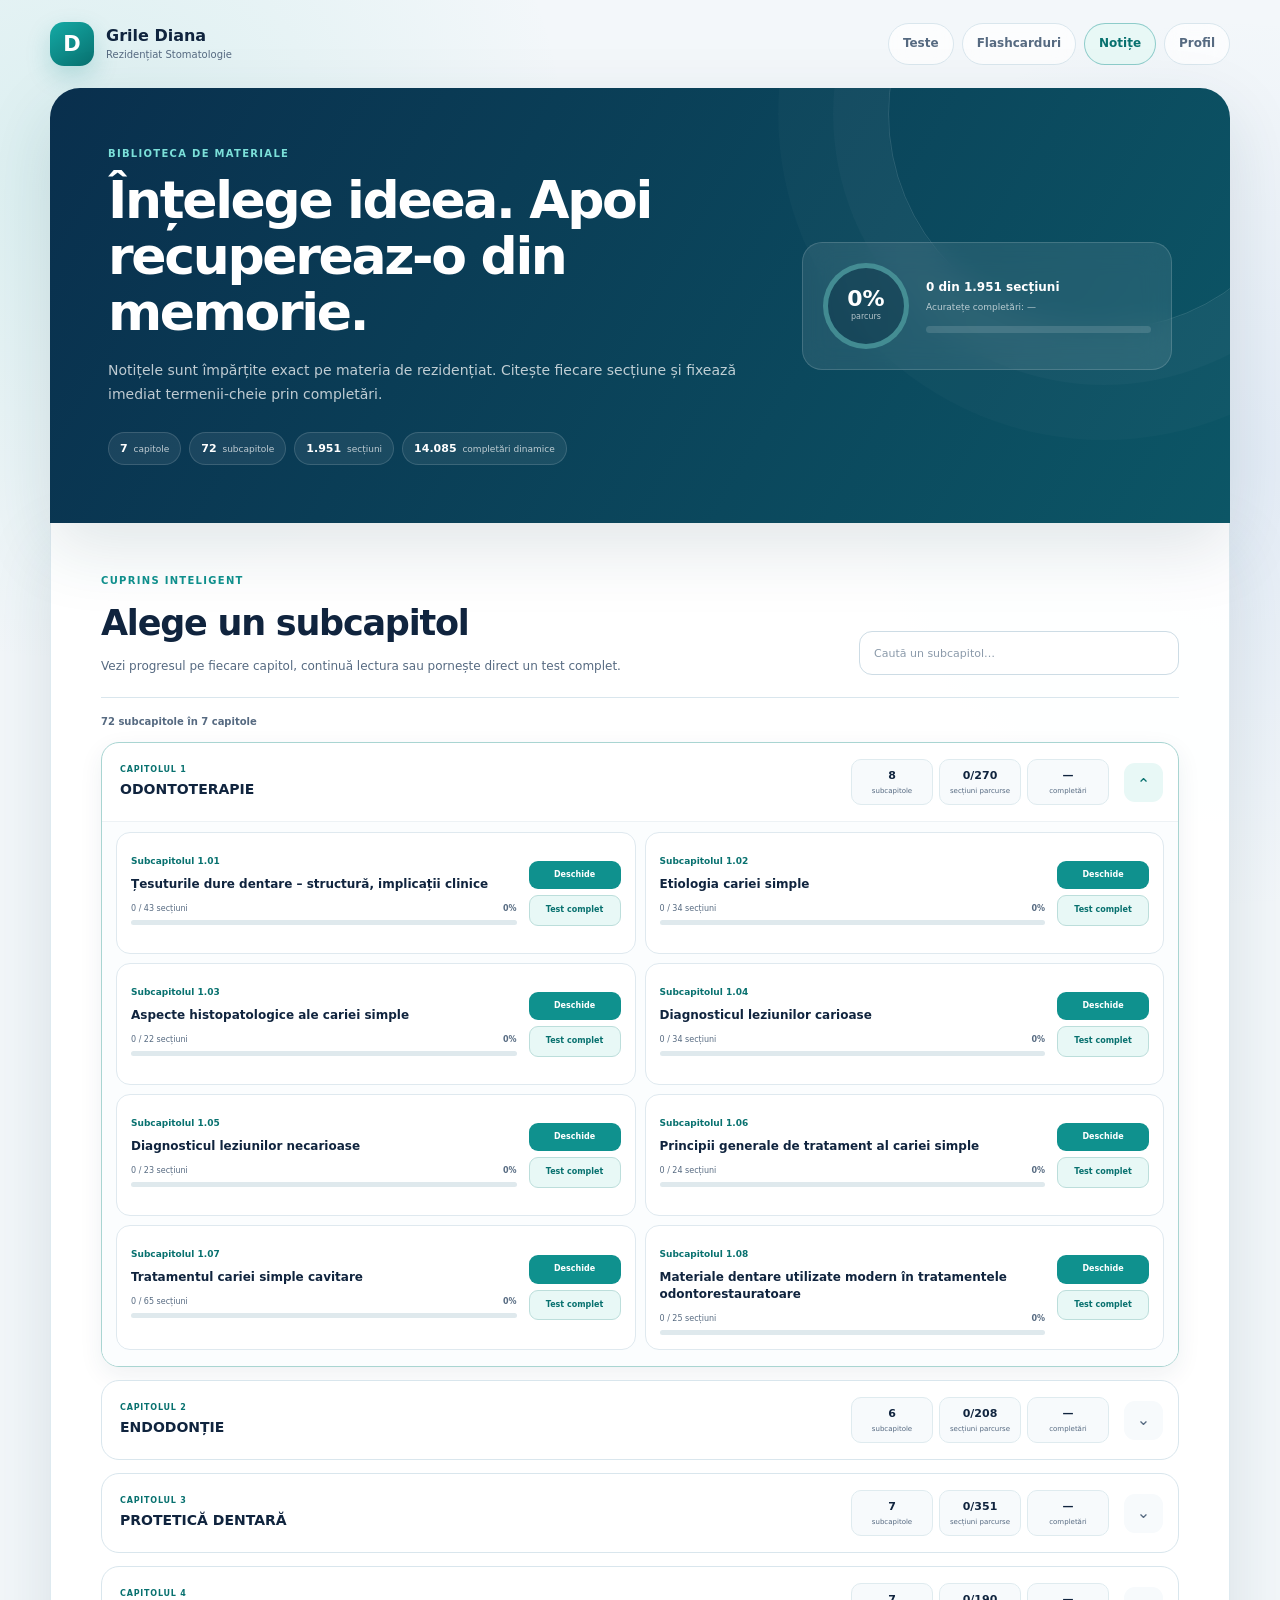
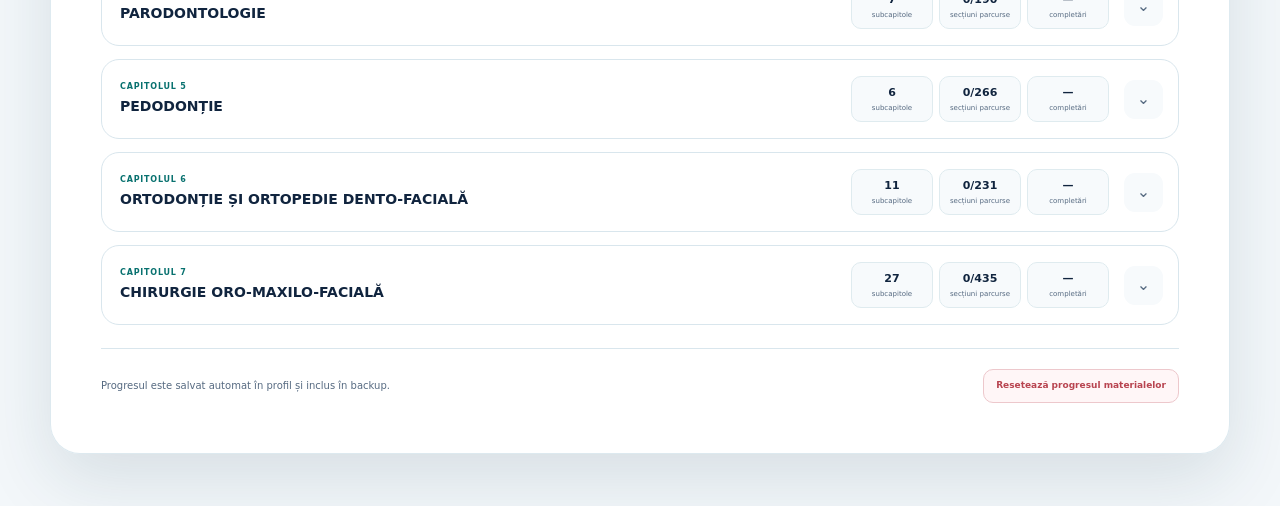
==== commit 17a5ae10: "Normalize shared header typography Set explicit line heights and letter spacing for logo, brand name" ====
--- a/materiale.html
+++ b/materiale.html
@@ -8,11 +8,11 @@
   <link rel="icon" type="image/png" href="assets/grile-diana-icon.png" />
   <link rel="stylesheet" href="materiale.css" />
   <link rel="stylesheet" href="mobile.css" />
-  <link rel="stylesheet" href="site-header.css?v=3" />
+  <link rel="stylesheet" href="site-header.css?v=5" />
 </head>
 <body>
   <header class="app-header">
-    <a class="brand" href="selectare.html" aria-label="Grile Diana — pagina principală">
+    <a class="brand" href="selectare.html" aria-label="Grile Diana - pagina principală">
       <span class="brand-mark" aria-hidden="true">D</span>
       <span class="brand-copy"><strong>Grile Diana</strong><small>Rezidențiat Stomatologie</small></span>
     </a>
--- a/site-header.css
+++ b/site-header.css
@@ -30,6 +30,8 @@
   color: #fff;
   font-size: 21px;
   font-weight: 800;
+  line-height: 1;
+  letter-spacing: normal;
 }
 
 header.app-header .brand-copy {
@@ -41,6 +43,9 @@
 
 header.app-header .brand-copy strong {
   font-size: 16px;
+  font-weight: 700;
+  line-height: 1.25;
+  letter-spacing: normal;
 }
 
 header.app-header .brand-copy small {
@@ -49,6 +54,8 @@
   color: var(--ink-soft);
   font-size: 10px;
   font-weight: 500;
+  line-height: 1.25;
+  letter-spacing: normal;
 }
 
 header.app-header .header-links {
@@ -74,6 +81,7 @@
   font-size: 12px;
   font-weight: 600;
   line-height: 1.3;
+  letter-spacing: normal;
   text-align: center;
   text-decoration: none;
   backdrop-filter: blur(10px);
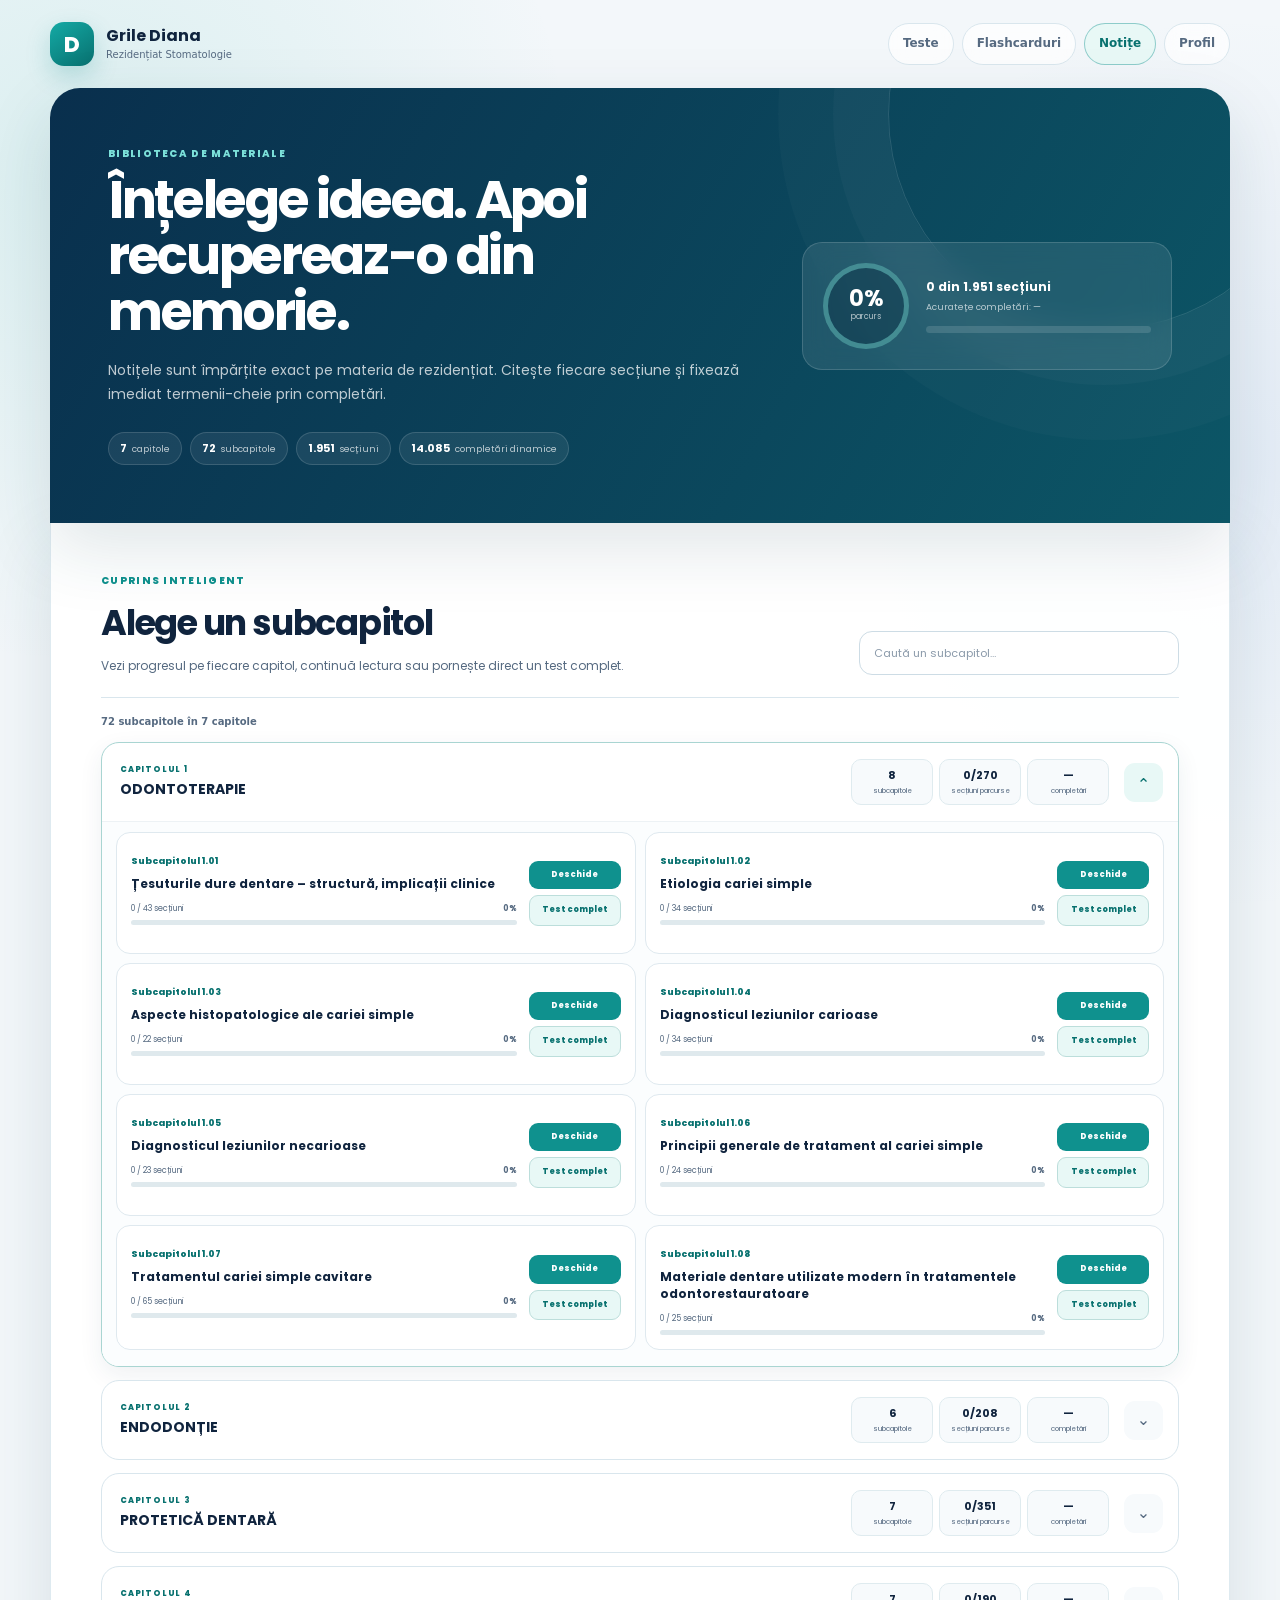
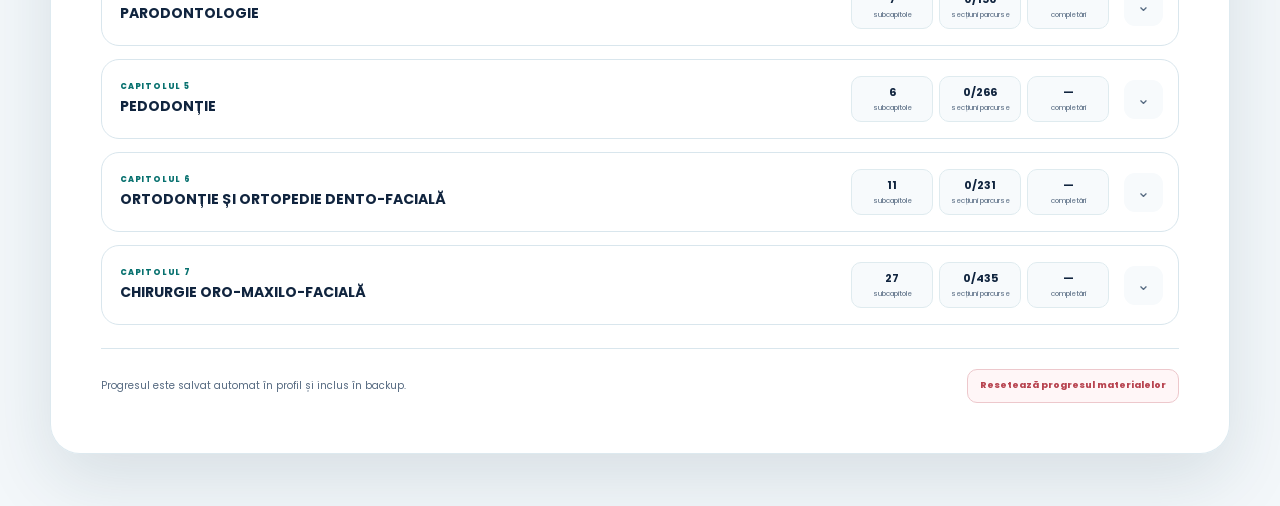
==== commit 6bf50129: "Load shared Poppins font on notes page Use the same font resources as the other app pages so the not" ====
--- a/materiale.html
+++ b/materiale.html
@@ -6,6 +6,9 @@
   <meta name="theme-color" content="#0b3a57" />
   <title>Materiale de studiu — Grile Diana</title>
   <link rel="icon" type="image/png" href="assets/grile-diana-icon.png" />
+  <link rel="preconnect" href="https://fonts.googleapis.com" />
+  <link rel="preconnect" href="https://fonts.gstatic.com" crossorigin />
+  <link href="https://fonts.googleapis.com/css2?family=Poppins:wght@400;500;600;700;800&display=swap" rel="stylesheet" />
   <link rel="stylesheet" href="materiale.css" />
   <link rel="stylesheet" href="mobile.css" />
   <link rel="stylesheet" href="site-header.css?v=5" />
